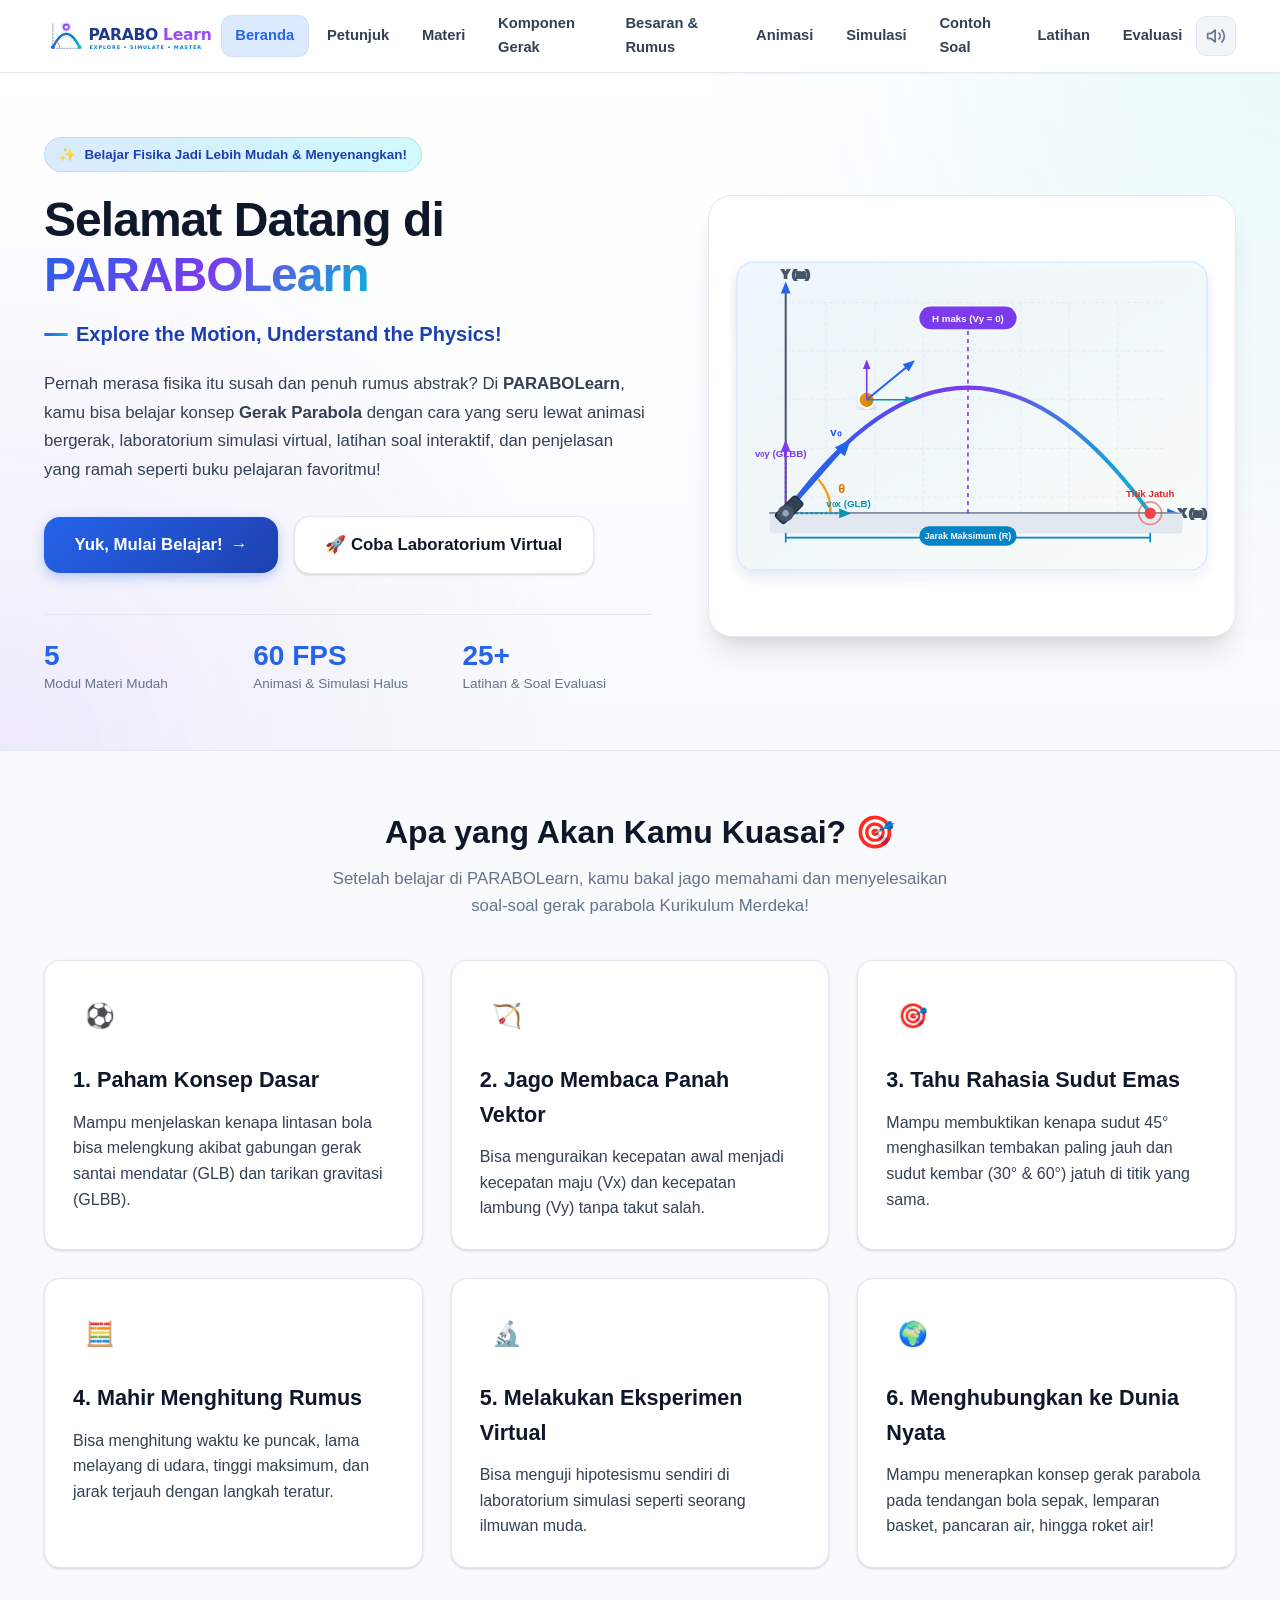
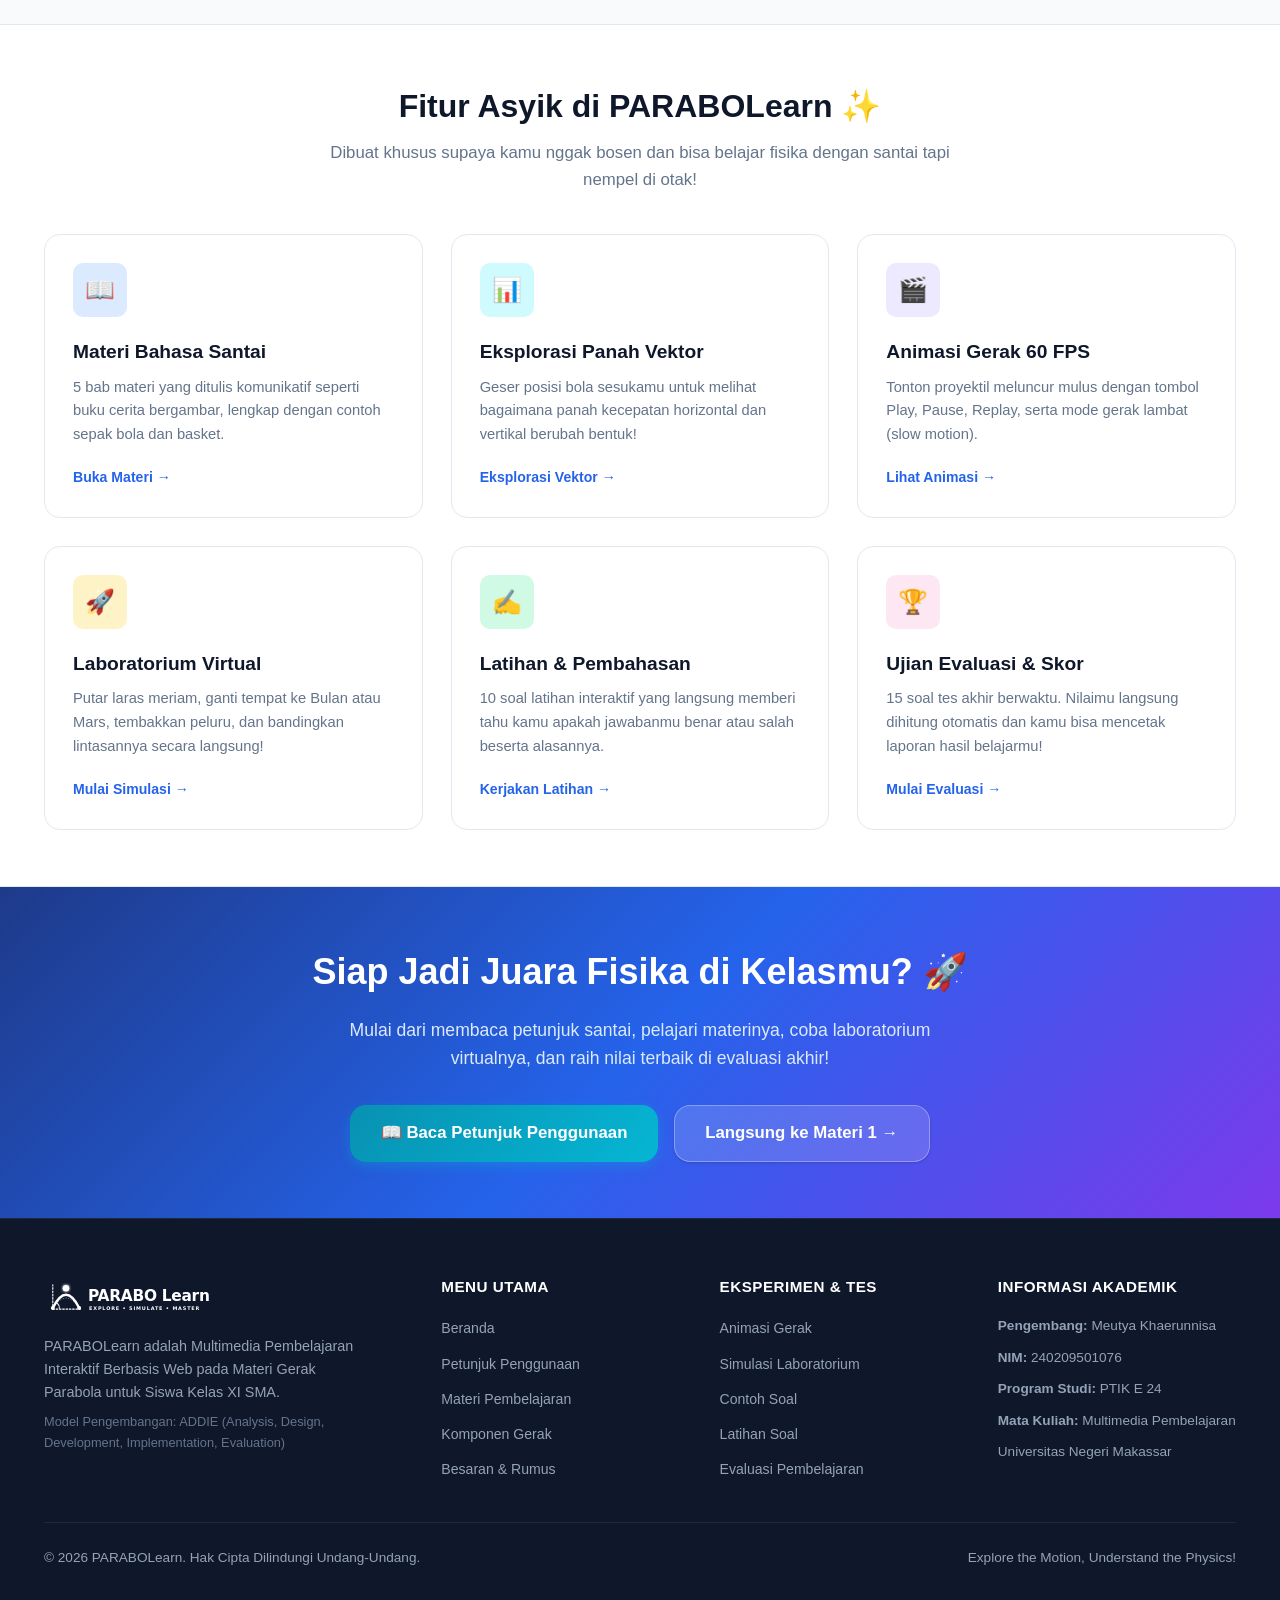
==== index.html @ ec6b8114 "Upload PARABOLearn website" ====
<!DOCTYPE html>
<html lang="id">

<head>
  <meta charset="UTF-8">
  <meta name="viewport" content="width=device-width, initial-scale=1.0">
  <title>PARABOLearn - Belajar Gerak Parabola Fisika Kelas XI SMA Jadi Mudah & Seru!</title>
  <meta name="description"
    content="Multimedia Pembelajaran Interaktif Fisika Berbasis Web pada Materi Gerak Parabola untuk Siswa Kelas XI SMA. Dikembangkan dengan model ADDIE.">
  <link rel="stylesheet" href="css/style.css">
  <link rel="stylesheet" href="css/responsive.css">
  <link rel="icon" type="image/svg+xml" href="assets/logo/logo.svg">
</head>

<body>

  <!-- Top Navigation Bar -->
  <header class="site-header">
    <div class="container nav-wrapper">
      <a href="index.html" class="brand-logo" aria-label="PARABOLearn Beranda">
        <img src="assets/logo/logo.svg" alt="Logo PARABOLearn">
      </a>

      <nav>
        <ul class="nav-menu">
          <li><a href="index.html" class="nav-link active">Beranda</a></li>
          <li><a href="pages/petunjuk.html" class="nav-link">Petunjuk</a></li>
          <li><a href="pages/materi.html" class="nav-link">Materi</a></li>
          <li><a href="pages/komponen.html" class="nav-link">Komponen Gerak</a></li>
          <li><a href="pages/besaran.html" class="nav-link">Besaran & Rumus</a></li>
          <li><a href="pages/animasi.html" class="nav-link">Animasi</a></li>
          <li><a href="pages/simulasi.html" class="nav-link">Simulasi</a></li>
          <li><a href="pages/contoh-soal.html" class="nav-link">Contoh Soal</a></li>
          <li><a href="pages/latihan.html" class="nav-link">Latihan</a></li>
          <li><a href="pages/evaluasi.html" class="nav-link">Evaluasi</a></li>
        </ul>
      </nav>

      <div class="nav-actions">
        <button class="sound-toggle-btn" aria-label="Toggle Suara" title="Aktif/Nonaktifkan Suara"></button>
        <button class="mobile-toggle" aria-label="Menu Navigasi Mobile">
          <span></span>
          <span></span>
          <span></span>
        </button>
      </div>
    </div>
  </header>


  <main>
    <!-- HERO SECTION -->
    <section class="hero-section">
      <div class="container hero-grid">
        <div class="hero-content">
          <div class="hero-badge">
            <span>✨</span> Belajar Fisika Jadi Lebih Mudah & Menyenangkan!
          </div>
          <h1 class="hero-title">
            Selamat Datang di <span class="text-gradient">PARABOLearn</span>
          </h1>
          <p class="hero-tagline">
            Explore the Motion, Understand the Physics!
          </p>
          <p class="hero-description">
            Pernah merasa fisika itu susah dan penuh rumus abstrak? Di <strong>PARABOLearn</strong>, kamu bisa belajar
            konsep <strong>Gerak Parabola</strong> dengan cara yang seru lewat animasi bergerak, laboratorium simulasi
            virtual, latihan soal interaktif, dan penjelasan yang ramah seperti buku pelajaran favoritmu!
          </p>
          <div class="hero-actions">
            <a href="pages/petunjuk.html" class="btn btn-primary btn-lg">
              <span>Yuk, Mulai Belajar!</span>
              <span>→</span>
            </a>
            <a href="pages/simulasi.html" class="btn btn-secondary btn-lg">
              <span>🚀 Coba Laboratorium Virtual</span>
            </a>
          </div>

          <div class="hero-stats">
            <div class="hero-stat-card">
              <span class="stat-value">5</span>
              <span class="stat-label">Modul Materi Mudah</span>
            </div>
            <div class="hero-stat-card">
              <span class="stat-value">60 FPS</span>
              <span class="stat-label">Animasi & Simulasi Halus</span>
            </div>
            <div class="hero-stat-card">
              <span class="stat-value">25+</span>
              <span class="stat-label">Latihan & Soal Evaluasi</span>
            </div>
          </div>
        </div>

        <div class="hero-visual-card">
          <img src="assets/images/hero-parabola.svg" alt="Diagram Visual Gerak Parabola PARABOLearn" width="600"
            height="400">
        </div>
      </div>
    </section>

    <!-- TUJUAN PEMBELAJARAN (TP) SECTION -->
    <section class="section">
      <div class="container">
        <div class="section-title">
          <h2>Apa yang Akan Kamu Kuasai? 🎯</h2>
          <p>Setelah belajar di PARABOLearn, kamu bakal jago memahami dan menyelesaikan soal-soal gerak parabola
            Kurikulum Merdeka!</p>
        </div>

        <div class="grid-3">
          <div class="card">
            <div class="feature-icon-wrapper">⚽</div>
            <h3 class="card-title">1. Paham Konsep Dasar</h3>
            <p>Mampu menjelaskan kenapa lintasan bola bisa melengkung akibat gabungan gerak santai mendatar (GLB) dan
              tarikan gravitasi (GLBB).</p>
          </div>

          <div class="card">
            <div class="feature-icon-wrapper">🏹</div>
            <h3 class="card-title">2. Jago Membaca Panah Vektor</h3>
            <p>Bisa menguraikan kecepatan awal menjadi kecepatan maju (Vx) dan kecepatan lambung (Vy) tanpa takut salah.
            </p>
          </div>

          <div class="card">
            <div class="feature-icon-wrapper">🎯</div>
            <h3 class="card-title">3. Tahu Rahasia Sudut Emas</h3>
            <p>Mampu membuktikan kenapa sudut 45° menghasilkan tembakan paling jauh dan sudut kembar (30° & 60°) jatuh
              di titik yang sama.</p>
          </div>

          <div class="card">
            <div class="feature-icon-wrapper">🧮</div>
            <h3 class="card-title">4. Mahir Menghitung Rumus</h3>
            <p>Bisa menghitung waktu ke puncak, lama melayang di udara, tinggi maksimum, dan jarak terjauh dengan
              langkah teratur.</p>
          </div>

          <div class="card">
            <div class="feature-icon-wrapper">🔬</div>
            <h3 class="card-title">5. Melakukan Eksperimen Virtual</h3>
            <p>Bisa menguji hipotesismu sendiri di laboratorium simulasi seperti seorang ilmuwan muda.</p>
          </div>

          <div class="card">
            <div class="feature-icon-wrapper">🌍</div>
            <h3 class="card-title">6. Menghubungkan ke Dunia Nyata</h3>
            <p>Mampu menerapkan konsep gerak parabola pada tendangan bola sepak, lemparan basket, pancaran air, hingga
              roket air!</p>
          </div>
        </div>
      </div>
    </section>

    <!-- RINGKASAN FITUR UNGGULAN WEBSITE -->
    <section class="section"
      style="background-color: #FFFFFF; border-top: 1px solid var(--border-color); border-bottom: 1px solid var(--border-color);">
      <div class="container">
        <div class="section-title">
          <h2>Fitur Asyik di PARABOLearn ✨</h2>
          <p>Dibuat khusus supaya kamu nggak bosen dan bisa belajar fisika dengan santai tapi nempel di otak!</p>
        </div>

        <div class="grid-3">
          <div class="feature-card">
            <div class="feature-icon-wrapper">📖</div>
            <h3>Materi Bahasa Santai</h3>
            <p>5 bab materi yang ditulis komunikatif seperti buku cerita bergambar, lengkap dengan contoh sepak bola dan
              basket.</p>
            <a href="pages/materi.html" class="feature-link">Buka Materi →</a>
          </div>

          <div class="feature-card">
            <div class="feature-icon-wrapper">📊</div>
            <h3>Eksplorasi Panah Vektor</h3>
            <p>Geser posisi bola sesukamu untuk melihat bagaimana panah kecepatan horizontal dan vertikal berubah
              bentuk!</p>
            <a href="pages/komponen.html" class="feature-link">Eksplorasi Vektor →</a>
          </div>

          <div class="feature-card">
            <div class="feature-icon-wrapper">🎬</div>
            <h3>Animasi Gerak 60 FPS</h3>
            <p>Tonton proyektil meluncur mulus dengan tombol Play, Pause, Replay, serta mode gerak lambat (slow motion).
            </p>
            <a href="pages/animasi.html" class="feature-link">Lihat Animasi →</a>
          </div>

          <div class="feature-card">
            <div class="feature-icon-wrapper">🚀</div>
            <h3>Laboratorium Virtual</h3>
            <p>Putar laras meriam, ganti tempat ke Bulan atau Mars, tembakkan peluru, dan bandingkan lintasannya secara
              langsung!</p>
            <a href="pages/simulasi.html" class="feature-link">Mulai Simulasi →</a>
          </div>

          <div class="feature-card">
            <div class="feature-icon-wrapper">✍️</div>
            <h3>Latihan & Pembahasan</h3>
            <p>10 soal latihan interaktif yang langsung memberi tahu kamu apakah jawabanmu benar atau salah beserta
              alasannya.</p>
            <a href="pages/latihan.html" class="feature-link">Kerjakan Latihan →</a>
          </div>

          <div class="feature-card">
            <div class="feature-icon-wrapper">🏆</div>
            <h3>Ujian Evaluasi & Skor</h3>
            <p>15 soal tes akhir berwaktu. Nilaimu langsung dihitung otomatis dan kamu bisa mencetak laporan hasil
              belajarmu!</p>
            <a href="pages/evaluasi.html" class="feature-link">Mulai Evaluasi →</a>
          </div>
        </div>
      </div>
    </section>

    <!-- CALL TO ACTION SECTION -->
    <section class="section"
      style="background: linear-gradient(135deg, #1E3A8A 0%, #2563EB 50%, #7C3AED 100%); color: #FFFFFF; text-align: center;">
      <div class="container">
        <h2 style="font-size: 2.25rem; font-weight: 800; margin-bottom: 1rem; color: #FFFFFF;">Siap Jadi Juara Fisika di
          Kelasmu? 🚀</h2>
        <p style="font-size: 1.1rem; max-width: 650px; margin: 0 auto 2rem; color: #DBEAFE;">Mulai dari membaca petunjuk
          santai, pelajari materinya, coba laboratorium virtualnya, dan raih nilai terbaik di evaluasi akhir!</p>
        <div style="display: flex; gap: 1rem; justify-content: center; flex-wrap: wrap;">
          <a href="pages/petunjuk.html" class="btn btn-accent btn-lg" style="color: #FFFFFF; font-weight: 700;">
            <span>📖 Baca Petunjuk Penggunaan</span>
          </a>
          <a href="pages/materi.html" class="btn btn-secondary btn-lg"
            style="background: rgba(255,255,255,0.15); color: #FFFFFF; border-color: rgba(255,255,255,0.3);">
            <span>Langsung ke Materi 1 →</span>
          </a>
        </div>
      </div>
    </section>
  </main>

  <!-- Site Footer -->
  <footer class="site-footer">
    <div class="container">
      <div class="footer-grid">
        <div class="footer-brand">
          <img src="assets/logo/logo.svg" alt="Logo PARABOLearn"
            style="height: 44px; filter: brightness(0) invert(1); margin-bottom: 1rem;">
          <p>PARABOLearn adalah Multimedia Pembelajaran Interaktif Berbasis Web pada Materi Gerak Parabola untuk Siswa
            Kelas XI SMA.</p>
          <p style="margin-top: 0.5rem; font-size: 0.8rem; color: #64748B;">Model Pengembangan: ADDIE (Analysis, Design,
            Development, Implementation, Evaluation)</p>
        </div>

        <div class="footer-col">
          <h5>Menu Utama</h5>
          <ul class="footer-links">
            <li><a href="index.html">Beranda</a></li>
            <li><a href="pages/petunjuk.html">Petunjuk Penggunaan</a></li>
            <li><a href="pages/materi.html">Materi Pembelajaran</a></li>
            <li><a href="pages/komponen.html">Komponen Gerak</a></li>
            <li><a href="pages/besaran.html">Besaran & Rumus</a></li>
          </ul>
        </div>

        <div class="footer-col">
          <h5>Eksperimen & Tes</h5>
          <ul class="footer-links">
            <li><a href="pages/animasi.html">Animasi Gerak</a></li>
            <li><a href="pages/simulasi.html">Simulasi Laboratorium</a></li>
            <li><a href="pages/contoh-soal.html">Contoh Soal</a></li>
            <li><a href="pages/latihan.html">Latihan Soal</a></li>
            <li><a href="pages/evaluasi.html">Evaluasi Pembelajaran</a></li>
          </ul>
        </div>

        <div class="footer-col">
          <h5>Informasi Akademik</h5>
          <ul class="footer-links" style="font-size: 0.85rem; color: #94A3B8;">
            <li><strong>Pengembang:</strong> Meutya Khaerunnisa</li>
            <li><strong>NIM:</strong> 240209501076</li>
            <li><strong>Program Studi:</strong> PTIK E 24</li>
            <li><strong>Mata Kuliah:</strong> Multimedia Pembelajaran</li>
            <li>Universitas Negeri Makassar</li>
          </ul>
        </div>
      </div>

      <div class="footer-bottom">
        <div>&copy; 2026 PARABOLearn. Hak Cipta Dilindungi Undang-Undang.</div>
        <div>Explore the Motion, Understand the Physics!</div>
      </div>
    </div>
  </footer>

  <script src="js/storage.js"></script>
  <script src="js/main.js"></script>
</body>

</html>
---- css/style.css ----
/* ===================================================================
   PARABOLearn - Stylesheet Design System
   Materi: Gerak Parabola Kelas XI SMA
   Identitas Visual: Biru (Utama), Putih (Dasar), Cyan (Aksen), Ungu (Pendukung)
   =================================================================== */

:root {
  /* Color Palette */
  --primary: #2563EB;
  --primary-dark: #1E40AF;
  --primary-deep: #1E3A8A;
  --primary-light: #EFF6FF;
  --primary-soft: #DBEAFE;
  
  --cyan: #06B6D4;
  --cyan-dark: #0891B2;
  --cyan-light: #ECFEFF;
  --cyan-soft: #CFFAFE;
  
  --purple: #7C3AED;
  --purple-dark: #6D28D9;
  --purple-light: #FAF5FF;
  --purple-soft: #EDE9FE;

  --success: #10B981;
  --success-dark: #059669;
  --success-soft: #D1FAE5;
  
  --danger: #EF4444;
  --danger-dark: #DC2626;
  --danger-soft: #FEE2E2;
  
  --warning: #F59E0B;
  --warning-dark: #D97706;
  --warning-soft: #FEF3C7;

  --bg-body: #F8FAFC;
  --bg-card: #FFFFFF;
  --bg-alt: #F1F5F9;

  --text-main: #0F172A;
  --text-body: #334155;
  --text-muted: #64748B;
  --text-light: #94A3B8;

  --border-color: #E2E8F0;
  --border-focus: #3B82F6;

  /* Elevation Shadows */
  --shadow-xs: 0 1px 2px 0 rgba(0, 0, 0, 0.05);
  --shadow-sm: 0 1px 3px 0 rgba(0, 0, 0, 0.1), 0 1px 2px 0 rgba(0, 0, 0, 0.06);
  --shadow-md: 0 4px 6px -1px rgba(0, 0, 0, 0.1), 0 2px 4px -1px rgba(0, 0, 0, 0.06);
  --shadow-lg: 0 10px 15px -3px rgba(0, 0, 0, 0.1), 0 4px 6px -2px rgba(0, 0, 0, 0.05);
  --shadow-xl: 0 20px 25px -5px rgba(0, 0, 0, 0.1), 0 10px 10px -5px rgba(0, 0, 0, 0.04);
  --shadow-glow: 0 0 15px rgba(37, 99, 235, 0.25);

  /* Border Radii */
  --radius-sm: 6px;
  --radius-md: 10px;
  --radius-lg: 16px;
  --radius-xl: 24px;
  --radius-full: 9999px;

  /* Transitions */
  --transition-fast: 0.15s ease;
  --transition-normal: 0.25s ease;
  --transition-slow: 0.4s cubic-bezier(0.16, 1, 0.3, 1);
}

/* Base Reset */
*, *::before, *::after {
  box-sizing: border-box;
  margin: 0;
  padding: 0;
}

html {
  font-size: 16px;
  scroll-behavior: smooth;
  -webkit-font-smoothing: antialiased;
}

body {
  font-family: 'Segoe UI', -apple-system, BlinkMacSystemFont, 'Roboto', 'Oxygen', 'Ubuntu', Cantarell, sans-serif;
  background-color: var(--bg-body);
  color: var(--text-body);
  line-height: 1.6;
  min-height: 100vh;
  display: flex;
  flex-direction: column;
}

img, svg {
  max-width: 100%;
  display: block;
}

a {
  color: var(--primary);
  text-decoration: none;
  transition: color var(--transition-fast);
}

a:hover {
  color: var(--primary-dark);
}

button {
  font-family: inherit;
  cursor: pointer;
  border: none;
  background: none;
}

/* Container */
.container {
  width: 100%;
  max-width: 1240px;
  margin-left: auto;
  margin-right: auto;
  padding-left: 1.5rem;
  padding-right: 1.5rem;
}

/* ===================================================================
   NAVIGATION & HEADER
   =================================================================== */
.site-header {
  position: sticky;
  top: 0;
  z-index: 1000;
  background-color: rgba(255, 255, 255, 0.94);
  backdrop-filter: blur(12px);
  -webkit-backdrop-filter: blur(12px);
  border-bottom: 1px solid var(--border-color);
  box-shadow: var(--shadow-xs);
  transition: box-shadow var(--transition-normal);
}

.site-header.scrolled {
  box-shadow: var(--shadow-md);
}

.nav-wrapper {
  display: flex;
  align-items: center;
  justify-content: space-between;
  height: 72px;
}

.brand-logo {
  display: flex;
  align-items: center;
  gap: 0.5rem;
  height: 52px;
}

.brand-logo img,
.brand-logo svg {
  height: 48px;
  width: auto;
}

.nav-menu {
  display: flex;
  align-items: center;
  gap: 0.35rem;
  list-style: none;
}

.nav-link {
  display: inline-flex;
  align-items: center;
  gap: 0.35rem;
  padding: 0.5rem 0.85rem;
  font-size: 0.92rem;
  font-weight: 600;
  color: var(--text-body);
  border-radius: var(--radius-md);
  transition: all var(--transition-fast);
}

.nav-link:hover {
  color: var(--primary);
  background-color: var(--primary-light);
}

.nav-link.active {
  color: var(--primary);
  background-color: var(--primary-soft);
  box-shadow: 0 0 0 1px rgba(37, 99, 235, 0.2);
}

.nav-actions {
  display: flex;
  align-items: center;
  gap: 0.75rem;
}

.sound-toggle-btn {
  display: inline-flex;
  align-items: center;
  justify-content: center;
  width: 40px;
  height: 40px;
  border-radius: var(--radius-md);
  color: var(--text-muted);
  background-color: var(--bg-alt);
  border: 1px solid var(--border-color);
  transition: all var(--transition-fast);
}

.sound-toggle-btn:hover {
  color: var(--primary);
  background-color: var(--primary-light);
  border-color: var(--primary-soft);
}

.mobile-toggle {
  display: none;
  flex-direction: column;
  justify-content: center;
  gap: 5px;
  width: 42px;
  height: 42px;
  padding: 8px;
  border-radius: var(--radius-md);
  background-color: var(--bg-alt);
  border: 1px solid var(--border-color);
}

.mobile-toggle span {
  display: block;
  height: 2.5px;
  width: 100%;
  background-color: var(--text-main);
  border-radius: 2px;
  transition: transform var(--transition-normal), opacity var(--transition-normal);
}

.mobile-toggle.open span:nth-child(1) {
  transform: translateY(7.5px) rotate(45deg);
}

.mobile-toggle.open span:nth-child(2) {
  opacity: 0;
}

.mobile-toggle.open span:nth-child(3) {
  transform: translateY(-7.5px) rotate(-45deg);
}

/* ===================================================================
   LEARNING PROGRESS FLOW BAR
   =================================================================== */
.learning-flow-banner {
  background: linear-gradient(90deg, #1E3A8A 0%, #2563EB 50%, #7C3AED 100%);
  color: #FFFFFF;
  padding: 0.6rem 0;
  font-size: 0.85rem;
}

.learning-flow-wrapper {
  display: flex;
  align-items: center;
  justify-content: space-between;
  overflow-x: auto;
  scrollbar-width: none;
  gap: 0.5rem;
  padding: 0.2rem 0;
}

.learning-flow-wrapper::-webkit-scrollbar {
  display: none;
}

.flow-step-item {
  display: flex;
  align-items: center;
  gap: 0.35rem;
  white-space: nowrap;
  opacity: 0.75;
  transition: opacity var(--transition-fast);
  color: #FFFFFF;
  text-decoration: none;
  font-weight: 500;
  font-size: 0.82rem;
  padding: 0.2rem 0.5rem;
  border-radius: var(--radius-sm);
}

.flow-step-item:hover {
  opacity: 1;
  background-color: rgba(255, 255, 255, 0.15);
  color: #FFFFFF;
}

.flow-step-item.current {
  opacity: 1;
  font-weight: 700;
  background-color: rgba(255, 255, 255, 0.25);
  box-shadow: 0 0 0 1px rgba(255, 255, 255, 0.4);
}

.flow-step-item.completed {
  opacity: 0.95;
  color: #A7F3D0;
}

.flow-step-num {
  display: inline-flex;
  align-items: center;
  justify-content: center;
  width: 18px;
  height: 18px;
  border-radius: 50%;
  background-color: rgba(255, 255, 255, 0.2);
  font-size: 0.72rem;
  font-weight: 700;
}

.flow-step-item.current .flow-step-num {
  background-color: #FFFFFF;
  color: var(--primary-dark);
}

.flow-step-arrow {
  opacity: 0.4;
  font-size: 0.75rem;
}

/* ===================================================================
   HERO SECTION (HOME)
   =================================================================== */
.hero-section {
  position: relative;
  overflow: hidden;
  padding: 4rem 0 3.5rem;
  background: radial-gradient(circle at top right, rgba(6, 182, 212, 0.08), transparent 40%),
              radial-gradient(circle at bottom left, rgba(124, 58, 237, 0.08), transparent 40%),
              linear-gradient(180deg, #FFFFFF 0%, #F8FAFC 100%);
  border-bottom: 1px solid var(--border-color);
}

.hero-grid {
  display: grid;
  grid-template-columns: 1.15fr 1fr;
  align-items: center;
  gap: 3.5rem;
}

.hero-badge {
  display: inline-flex;
  align-items: center;
  gap: 0.5rem;
  padding: 0.35rem 0.9rem;
  background: linear-gradient(90deg, var(--primary-soft), var(--cyan-soft));
  color: var(--primary-dark);
  font-weight: 700;
  font-size: 0.84rem;
  border-radius: var(--radius-full);
  margin-bottom: 1.25rem;
  border: 1px solid rgba(37, 99, 235, 0.15);
}

.hero-title {
  font-size: 3rem;
  font-weight: 900;
  line-height: 1.15;
  color: var(--text-main);
  margin-bottom: 1rem;
  letter-spacing: -0.02em;
}

.hero-title .text-gradient {
  background: linear-gradient(135deg, var(--primary) 0%, var(--purple) 50%, var(--cyan) 100%);
  -webkit-background-clip: text;
  background-clip: text;
  -webkit-text-fill-color: transparent;
}

.hero-tagline {
  font-size: 1.25rem;
  font-weight: 600;
  color: var(--primary-dark);
  margin-bottom: 1.25rem;
  display: flex;
  align-items: center;
  gap: 0.5rem;
}

.hero-tagline::before {
  content: "";
  display: inline-block;
  width: 24px;
  height: 3px;
  background: linear-gradient(90deg, var(--primary), var(--cyan));
  border-radius: 2px;
}

.hero-description {
  font-size: 1.05rem;
  color: var(--text-body);
  line-height: 1.7;
  margin-bottom: 2rem;
}

.hero-actions {
  display: flex;
  flex-wrap: wrap;
  align-items: center;
  gap: 1rem;
  margin-bottom: 2.5rem;
}

.hero-stats {
  display: grid;
  grid-template-columns: repeat(3, 1fr);
  gap: 1.25rem;
  padding-top: 1.5rem;
  border-top: 1px solid var(--border-color);
}

.hero-stat-card {
  display: flex;
  flex-direction: column;
}

.stat-value {
  font-size: 1.75rem;
  font-weight: 800;
  color: var(--primary);
  line-height: 1.2;
}

.stat-label {
  font-size: 0.85rem;
  color: var(--text-muted);
}

.hero-visual-card {
  position: relative;
  background-color: var(--bg-card);
  border-radius: var(--radius-xl);
  padding: 1.25rem;
  box-shadow: var(--shadow-xl);
  border: 1px solid var(--border-color);
  transition: transform var(--transition-slow), box-shadow var(--transition-slow);
}

.hero-visual-card:hover {
  transform: translateY(-4px);
  box-shadow: 0 25px 35px -5px rgba(37, 99, 235, 0.15);
}

/* ===================================================================
   BUTTONS & BADGES
   =================================================================== */
.btn {
  display: inline-flex;
  align-items: center;
  justify-content: center;
  gap: 0.5rem;
  padding: 0.75rem 1.5rem;
  font-size: 0.95rem;
  font-weight: 600;
  border-radius: var(--radius-md);
  transition: all var(--transition-fast);
  cursor: pointer;
  text-decoration: none;
  white-space: nowrap;
}

.btn-lg {
  padding: 0.9rem 1.9rem;
  font-size: 1.05rem;
  border-radius: var(--radius-lg);
}

.btn-sm {
  padding: 0.45rem 0.9rem;
  font-size: 0.85rem;
  border-radius: var(--radius-sm);
}

.btn-primary {
  background: linear-gradient(135deg, var(--primary) 0%, var(--primary-dark) 100%);
  color: #FFFFFF;
  box-shadow: 0 4px 12px rgba(37, 99, 235, 0.3);
}

.btn-primary:hover {
  background: linear-gradient(135deg, var(--primary-dark) 0%, #172554 100%);
  color: #FFFFFF;
  transform: translateY(-2px);
  box-shadow: 0 6px 16px rgba(37, 99, 235, 0.4);
}

.btn-secondary {
  background-color: var(--bg-card);
  color: var(--text-main);
  border: 1px solid var(--border-color);
  box-shadow: var(--shadow-sm);
}

.btn-secondary:hover {
  background-color: var(--bg-alt);
  color: var(--primary);
  border-color: var(--primary-soft);
  transform: translateY(-2px);
}

.btn-accent {
  background: linear-gradient(135deg, var(--cyan-dark) 0%, var(--cyan) 100%);
  color: #FFFFFF;
  box-shadow: 0 4px 12px rgba(6, 182, 212, 0.3);
}

.btn-accent:hover {
  background: linear-gradient(135deg, #0e7490 0%, var(--cyan-dark) 100%);
  color: #FFFFFF;
  transform: translateY(-2px);
}

.btn-purple {
  background: linear-gradient(135deg, var(--purple) 0%, var(--purple-dark) 100%);
  color: #FFFFFF;
  box-shadow: 0 4px 12px rgba(124, 58, 237, 0.3);
}

.btn-purple:hover {
  background: linear-gradient(135deg, var(--purple-dark) 0%, #4c1d95 100%);
  color: #FFFFFF;
  transform: translateY(-2px);
}

.btn-success {
  background-color: var(--success);
  color: #FFFFFF;
}

.btn-success:hover {
  background-color: var(--success-dark);
}

.btn-danger {
  background-color: var(--danger);
  color: #FFFFFF;
}

.btn-danger:hover {
  background-color: var(--danger-dark);
}

.badge {
  display: inline-flex;
  align-items: center;
  gap: 0.35rem;
  padding: 0.25rem 0.65rem;
  font-size: 0.78rem;
  font-weight: 700;
  border-radius: var(--radius-full);
  text-transform: uppercase;
  letter-spacing: 0.5px;
}

.badge-primary {
  background-color: var(--primary-soft);
  color: var(--primary-dark);
}

.badge-cyan {
  background-color: var(--cyan-soft);
  color: var(--cyan-dark);
}

.badge-purple {
  background-color: var(--purple-soft);
  color: var(--purple-dark);
}

.badge-success {
  background-color: var(--success-soft);
  color: var(--success-dark);
}

/* ===================================================================
   PAGE HEADER / BREADCRUMBS
   =================================================================== */
.page-hero {
  background: linear-gradient(180deg, #FFFFFF 0%, #F1F5F9 100%);
  padding: 2.5rem 0 2rem;
  border-bottom: 1px solid var(--border-color);
  margin-bottom: 2.5rem;
}

.breadcrumb {
  display: flex;
  align-items: center;
  gap: 0.5rem;
  font-size: 0.85rem;
  color: var(--text-muted);
  margin-bottom: 0.75rem;
}

.breadcrumb a {
  color: var(--text-muted);
}

.breadcrumb a:hover {
  color: var(--primary);
}

.page-title {
  font-size: 2.25rem;
  font-weight: 800;
  color: var(--text-main);
  line-height: 1.2;
  margin-bottom: 0.5rem;
}

.page-subtitle {
  font-size: 1.05rem;
  color: var(--text-muted);
  max-width: 800px;
}

/* ===================================================================
   CARDS & GRID SYSTEMS
   =================================================================== */
.card {
  background-color: var(--bg-card);
  border-radius: var(--radius-lg);
  border: 1px solid var(--border-color);
  box-shadow: var(--shadow-sm);
  padding: 1.75rem;
  transition: transform var(--transition-fast), box-shadow var(--transition-fast);
}

.card:hover {
  box-shadow: var(--shadow-md);
}

.card-title {
  font-size: 1.35rem;
  font-weight: 700;
  color: var(--text-main);
  margin-bottom: 0.75rem;
  display: flex;
  align-items: center;
  gap: 0.5rem;
}

.grid-2 {
  display: grid;
  grid-template-columns: repeat(2, 1fr);
  gap: 1.75rem;
}

.grid-3 {
  display: grid;
  grid-template-columns: repeat(3, 1fr);
  gap: 1.75rem;
}

.grid-4 {
  display: grid;
  grid-template-columns: repeat(4, 1fr);
  gap: 1.5rem;
}

/* Section Common */
.section {
  padding: 3.5rem 0;
}

.section-title {
  text-align: center;
  margin-bottom: 2.5rem;
}

.section-title h2 {
  font-size: 2rem;
  font-weight: 800;
  color: var(--text-main);
  margin-bottom: 0.5rem;
}

.section-title p {
  color: var(--text-muted);
  font-size: 1.05rem;
  max-width: 650px;
  margin-left: auto;
  margin-right: auto;
}

/* Feature Cards on Home */
.feature-card {
  display: flex;
  flex-direction: column;
  padding: 1.75rem;
  border-radius: var(--radius-lg);
  background-color: var(--bg-card);
  border: 1px solid var(--border-color);
  transition: all var(--transition-normal);
  position: relative;
  overflow: hidden;
}

.feature-card:hover {
  transform: translateY(-6px);
  box-shadow: var(--shadow-lg);
  border-color: var(--primary-soft);
}

.feature-icon-wrapper {
  width: 54px;
  height: 54px;
  border-radius: var(--radius-md);
  display: flex;
  align-items: center;
  justify-content: center;
  font-size: 1.5rem;
  margin-bottom: 1.25rem;
}

.feature-card:nth-child(1) .feature-icon-wrapper {
  background-color: var(--primary-soft);
  color: var(--primary);
}

.feature-card:nth-child(2) .feature-icon-wrapper {
  background-color: var(--cyan-soft);
  color: var(--cyan-dark);
}

.feature-card:nth-child(3) .feature-icon-wrapper {
  background-color: var(--purple-soft);
  color: var(--purple);
}

.feature-card:nth-child(4) .feature-icon-wrapper {
  background-color: var(--warning-soft);
  color: var(--warning-dark);
}

.feature-card:nth-child(5) .feature-icon-wrapper {
  background-color: var(--success-soft);
  color: var(--success-dark);
}

.feature-card:nth-child(6) .feature-icon-wrapper {
  background-color: #FCE7F3;
  color: #DB2777;
}

.feature-card h3 {
  font-size: 1.2rem;
  font-weight: 700;
  color: var(--text-main);
  margin-bottom: 0.5rem;
}

.feature-card p {
  font-size: 0.92rem;
  color: var(--text-muted);
  line-height: 1.6;
  margin-bottom: 1.25rem;
  flex-grow: 1;
}

.feature-link {
  font-weight: 700;
  font-size: 0.88rem;
  display: inline-flex;
  align-items: center;
  gap: 0.35rem;
}

/* ===================================================================
   ALERTS / CALLOUT BOXES
   =================================================================== */
.callout {
  padding: 1.25rem;
  border-radius: var(--radius-md);
  margin: 1.5rem 0;
  border-left: 4px solid;
  display: flex;
  gap: 1rem;
  align-items: flex-start;
}

.callout-info {
  background-color: var(--primary-light);
  border-color: var(--primary);
  color: #1E3A8A;
}

.callout-success {
  background-color: var(--success-soft);
  border-color: var(--success);
  color: #065F46;
}

.callout-warning {
  background-color: var(--warning-soft);
  border-color: var(--warning);
  color: #92400E;
}

.callout-purple {
  background-color: var(--purple-light);
  border-color: var(--purple);
  color: #5B21B6;
}

.callout-icon {
  font-size: 1.35rem;
  flex-shrink: 0;
}

.callout-content h4 {
  font-size: 1rem;
  font-weight: 700;
  margin-bottom: 0.25rem;
}

.callout-content p {
  font-size: 0.92rem;
  line-height: 1.5;
}

/* ===================================================================
   FORMULA STYLING (MATH DISPLAY)
   =================================================================== */
.formula-card {
  background: linear-gradient(135deg, #FFFFFF 0%, #F8FAFC 100%);
  border: 1px solid var(--border-color);
  border-radius: var(--radius-lg);
  padding: 1.5rem;
  text-align: center;
  box-shadow: var(--shadow-sm);
  position: relative;
  overflow: hidden;
  transition: all var(--transition-fast);
}

.formula-card:hover {
  border-color: var(--primary);
  box-shadow: var(--shadow-md);
}

.formula-card::before {
  content: "";
  position: absolute;
  top: 0;
  left: 0;
  right: 0;
  height: 4px;
  background: linear-gradient(90deg, var(--primary), var(--cyan));
}

.formula-name {
  font-size: 0.95rem;
  font-weight: 700;
  color: var(--text-muted);
  text-transform: uppercase;
  letter-spacing: 0.5px;
  margin-bottom: 0.75rem;
}

.formula-equation {
  font-family: 'Cambria Math', 'KaTeX_Main', 'Times New Roman', serif;
  font-size: 1.7rem;
  font-weight: bold;
  color: var(--primary-deep);
  padding: 0.75rem;
  background-color: var(--primary-light);
  border-radius: var(--radius-md);
  margin-bottom: 1rem;
  display: inline-block;
  min-width: 200px;
}

.formula-desc {
  font-size: 0.88rem;
  color: var(--text-muted);
  line-height: 1.5;
}

/* ===================================================================
   SIMULATION & ANIMATION CANVAS UI (FITUR UTAMA)
   =================================================================== */
.sim-container {
  display: grid;
  grid-template-columns: 340px 1fr;
  gap: 1.5rem;
  align-items: start;
}

.sim-controls-panel {
  background-color: var(--bg-card);
  border-radius: var(--radius-lg);
  border: 1px solid var(--border-color);
  padding: 1.5rem;
  box-shadow: var(--shadow-md);
}

.sim-panel-title {
  font-size: 1.15rem;
  font-weight: 700;
  color: var(--text-main);
  padding-bottom: 0.75rem;
  margin-bottom: 1.25rem;
  border-bottom: 2px solid var(--primary-soft);
  display: flex;
  align-items: center;
  justify-content: space-between;
}

.control-group {
  margin-bottom: 1.25rem;
}

.control-label {
  display: flex;
  justify-content: space-between;
  align-items: center;
  font-size: 0.88rem;
  font-weight: 600;
  color: var(--text-main);
  margin-bottom: 0.4rem;
}

.control-val {
  font-weight: 700;
  color: var(--primary);
  background-color: var(--primary-light);
  padding: 0.15rem 0.55rem;
  border-radius: var(--radius-sm);
  font-size: 0.85rem;
}

.range-slider {
  width: 100%;
  height: 6px;
  background: var(--border-color);
  border-radius: var(--radius-full);
  outline: none;
  -webkit-appearance: none;
  appearance: none;
  cursor: pointer;
}

.range-slider::-webkit-slider-thumb {
  -webkit-appearance: none;
  appearance: none;
  width: 18px;
  height: 18px;
  border-radius: 50%;
  background: var(--primary);
  border: 2px solid #FFFFFF;
  box-shadow: 0 2px 4px rgba(0,0,0,0.2);
  cursor: pointer;
  transition: transform 0.1s;
}

.range-slider::-webkit-slider-thumb:hover {
  transform: scale(1.2);
}

.select-input, .text-input {
  width: 100%;
  padding: 0.6rem 0.85rem;
  font-size: 0.9rem;
  border: 1px solid var(--border-color);
  border-radius: var(--radius-md);
  background-color: var(--bg-card);
  color: var(--text-main);
  outline: none;
  transition: border-color var(--transition-fast);
}

.select-input:focus, .text-input:focus {
  border-color: var(--primary);
  box-shadow: 0 0 0 3px rgba(37, 99, 235, 0.15);
}

.sim-button-group {
  display: grid;
  grid-template-columns: 1fr 1fr;
  gap: 0.6rem;
  margin-top: 1.25rem;
}

.canvas-viewport-card {
  background-color: var(--bg-card);
  border-radius: var(--radius-lg);
  border: 1px solid var(--border-color);
  padding: 1rem;
  box-shadow: var(--shadow-md);
  display: flex;
  flex-direction: column;
  position: relative;
}

.canvas-header-bar {
  display: flex;
  align-items: center;
  justify-content: space-between;
  padding-bottom: 0.75rem;
  margin-bottom: 0.75rem;
  border-bottom: 1px solid var(--border-color);
}

.canvas-title {
  font-size: 1rem;
  font-weight: 700;
  color: var(--text-main);
  display: flex;
  align-items: center;
  gap: 0.5rem;
}

.canvas-view-controls {
  display: flex;
  align-items: center;
  gap: 0.75rem;
  font-size: 0.82rem;
}

.canvas-container {
  position: relative;
  width: 100%;
  height: 480px;
  background-color: #0F172A; /* Dark physics chalkboard / lab feel */
  border-radius: var(--radius-md);
  overflow: hidden;
  box-shadow: inset 0 2px 8px rgba(0,0,0,0.4);
}

.canvas-container canvas {
  width: 100%;
  height: 100%;
  display: block;
}

/* Simulation HUD Telemetry Card */
.sim-telemetry-grid {
  display: grid;
  grid-template-columns: repeat(6, 1fr);
  gap: 0.75rem;
  margin-top: 1rem;
}

.telemetry-item {
  background-color: var(--bg-alt);
  padding: 0.65rem 0.85rem;
  border-radius: var(--radius-md);
  border: 1px solid var(--border-color);
  text-align: center;
}

.telemetry-label {
  font-size: 0.72rem;
  font-weight: 700;
  color: var(--text-muted);
  text-transform: uppercase;
  letter-spacing: 0.5px;
}

.telemetry-value {
  font-size: 1.15rem;
  font-weight: 800;
  color: var(--primary-deep);
  margin-top: 0.15rem;
}

.telemetry-unit {
  font-size: 0.75rem;
  font-weight: 600;
  color: var(--text-muted);
}

/* ===================================================================
   QUIZ & EVALUATION SYSTEM
   =================================================================== */
.quiz-container {
  max-width: 840px;
  margin: 0 auto;
}

.quiz-header-bar {
  display: flex;
  align-items: center;
  justify-content: space-between;
  margin-bottom: 1.5rem;
  padding: 1rem 1.5rem;
  background-color: var(--bg-card);
  border-radius: var(--radius-lg);
  border: 1px solid var(--border-color);
  box-shadow: var(--shadow-sm);
}

.quiz-progress-text {
  font-size: 0.95rem;
  font-weight: 700;
  color: var(--primary);
}

.quiz-timer {
  display: inline-flex;
  align-items: center;
  gap: 0.35rem;
  font-weight: 700;
  font-size: 0.95rem;
  color: var(--danger-dark);
  background-color: var(--danger-soft);
  padding: 0.35rem 0.75rem;
  border-radius: var(--radius-full);
}

.quiz-progress-track {
  width: 100%;
  height: 8px;
  background-color: var(--border-color);
  border-radius: var(--radius-full);
  margin-bottom: 2rem;
  overflow: hidden;
}

.quiz-progress-fill {
  height: 100%;
  background: linear-gradient(90deg, var(--primary), var(--cyan));
  width: 0%;
  transition: width 0.3s ease;
}

.question-card {
  background-color: var(--bg-card);
  border-radius: var(--radius-xl);
  border: 1px solid var(--border-color);
  padding: 2.25rem;
  box-shadow: var(--shadow-md);
  margin-bottom: 2rem;
}

.question-text {
  font-size: 1.25rem;
  font-weight: 700;
  color: var(--text-main);
  line-height: 1.5;
  margin-bottom: 1.5rem;
}

.options-list {
  display: flex;
  flex-direction: column;
  gap: 0.85rem;
  margin-bottom: 1.5rem;
}

.option-item {
  display: flex;
  align-items: center;
  padding: 1rem 1.25rem;
  border-radius: var(--radius-md);
  border: 2px solid var(--border-color);
  background-color: var(--bg-card);
  cursor: pointer;
  transition: all var(--transition-fast);
  user-select: none;
}

.option-item:hover {
  border-color: var(--primary-soft);
  background-color: var(--primary-light);
}

.option-item.selected {
  border-color: var(--primary);
  background-color: var(--primary-light);
}

.option-item.correct {
  border-color: var(--success);
  background-color: var(--success-soft);
  color: #065F46;
}

.option-item.incorrect {
  border-color: var(--danger);
  background-color: var(--danger-soft);
  color: #991B1B;
}

.option-letter {
  display: inline-flex;
  align-items: center;
  justify-content: center;
  width: 32px;
  height: 32px;
  border-radius: 50%;
  background-color: var(--bg-alt);
  color: var(--text-main);
  font-weight: 700;
  font-size: 0.9rem;
  margin-right: 1rem;
  flex-shrink: 0;
  transition: all var(--transition-fast);
}

.option-item.selected .option-letter {
  background-color: var(--primary);
  color: #FFFFFF;
}

.option-item.correct .option-letter {
  background-color: var(--success);
  color: #FFFFFF;
}

.option-item.incorrect .option-letter {
  background-color: var(--danger);
  color: #FFFFFF;
}

.option-text {
  font-size: 1rem;
  font-weight: 500;
  flex-grow: 1;
}

.quiz-feedback {
  display: none;
  padding: 1.25rem;
  border-radius: var(--radius-md);
  margin-top: 1.25rem;
  animation: fadeIn 0.3s ease;
}

.quiz-feedback.show {
  display: block;
}

.feedback-title {
  font-size: 1.05rem;
  font-weight: 700;
  margin-bottom: 0.35rem;
  display: flex;
  align-items: center;
  gap: 0.5rem;
}

.quiz-nav-actions {
  display: flex;
  justify-content: space-between;
  align-items: center;
}

/* Question Palette Grid (Jump directly to question) */
.question-palette {
  display: grid;
  grid-template-columns: repeat(auto-fill, minmax(40px, 1fr));
  gap: 0.5rem;
  margin-top: 1.5rem;
  padding-top: 1.25rem;
  border-top: 1px solid var(--border-color);
}

.palette-btn {
  width: 38px;
  height: 38px;
  border-radius: var(--radius-md);
  background-color: var(--bg-alt);
  border: 1px solid var(--border-color);
  font-weight: 700;
  font-size: 0.85rem;
  display: flex;
  align-items: center;
  justify-content: center;
  transition: all var(--transition-fast);
}

.palette-btn:hover {
  border-color: var(--primary);
  background-color: var(--primary-light);
}

.palette-btn.active {
  background-color: var(--primary);
  color: #FFFFFF;
  border-color: var(--primary-dark);
}

.palette-btn.answered {
  background-color: var(--primary-soft);
  color: var(--primary-dark);
  border-color: var(--primary);
}

/* ===================================================================
   EVALUATION START SCREEN
   =================================================================== */
.eval-start-card {
  background-color: var(--bg-card);
  border-radius: var(--radius-xl);
  border: 1px solid var(--border-color);
  padding: 2.5rem;
  box-shadow: var(--shadow-lg);
  margin-bottom: 2rem;
  animation: fadeIn 0.4s ease;
}

.eval-spec-grid {
  display: grid;
  grid-template-columns: repeat(4, 1fr);
  gap: 1rem;
  margin: 1.75rem 0;
}

.eval-spec-box {
  background-color: var(--bg-alt);
  border: 1px solid var(--border-color);
  border-radius: var(--radius-lg);
  padding: 1.25rem 1rem;
  text-align: center;
  transition: transform var(--transition-fast), border-color var(--transition-fast), box-shadow var(--transition-fast);
}

.eval-spec-box:hover {
  transform: translateY(-3px);
  border-color: var(--primary);
  box-shadow: var(--shadow-sm);
}

.eval-spec-icon {
  font-size: 1.75rem;
  margin-bottom: 0.35rem;
}

.eval-spec-title {
  font-size: 0.75rem;
  font-weight: 700;
  text-transform: uppercase;
  letter-spacing: 0.5px;
  color: var(--text-muted);
}

.eval-spec-value {
  font-size: 1.15rem;
  font-weight: 800;
  color: var(--text-main);
  margin-top: 0.25rem;
}

/* ===================================================================
   EVALUATION RESULT PAGE
   =================================================================== */
.result-card {
  background-color: var(--bg-card);
  border-radius: var(--radius-xl);
  border: 1px solid var(--border-color);
  padding: 3rem 2.5rem;
  box-shadow: var(--shadow-lg);
  text-align: center;
  max-width: 760px;
  margin: 0 auto;
}

.score-circle {
  width: 160px;
  height: 160px;
  border-radius: 50%;
  margin: 1.5rem auto 2rem;
  display: flex;
  flex-direction: column;
  align-items: center;
  justify-content: center;
  position: relative;
  background: conic-gradient(var(--primary) 0%, var(--primary) calc(var(--percent, 0) * 1%), var(--bg-alt) calc(var(--percent, 0) * 1%), var(--bg-alt) 100%);
  padding: 10px;
}

.score-circle-inner {
  width: 100%;
  height: 100%;
  background-color: var(--bg-card);
  border-radius: 50%;
  display: flex;
  flex-direction: column;
  align-items: center;
  justify-content: center;
  box-shadow: inset 0 2px 6px rgba(0,0,0,0.06);
}

.score-number {
  font-size: 3rem;
  font-weight: 900;
  color: var(--primary-deep);
  line-height: 1;
}

.score-total {
  font-size: 0.85rem;
  font-weight: 700;
  color: var(--text-muted);
}

.result-breakdown {
  display: grid;
  grid-template-columns: repeat(3, 1fr);
  gap: 1rem;
  margin: 2rem 0;
  padding: 1.5rem 0;
  border-top: 1px solid var(--border-color);
  border-bottom: 1px solid var(--border-color);
}

.breakdown-box {
  padding: 0.75rem;
  border-radius: var(--radius-md);
  background-color: var(--bg-alt);
}

.breakdown-box.correct {
  background-color: var(--success-soft);
  color: var(--success-dark);
}

.breakdown-box.incorrect {
  background-color: var(--danger-soft);
  color: var(--danger-dark);
}

.breakdown-num {
  font-size: 1.75rem;
  font-weight: 800;
}

.breakdown-label {
  font-size: 0.82rem;
  font-weight: 600;
}

.review-section {
  margin-top: 3rem;
  text-align: left;
}

.review-item {
  background-color: var(--bg-card);
  border-radius: var(--radius-lg);
  border: 1px solid var(--border-color);
  padding: 1.5rem;
  margin-bottom: 1.25rem;
}

/* ===================================================================
   FOOTER
   =================================================================== */
.site-footer {
  margin-top: auto;
  background-color: #0F172A;
  color: #94A3B8;
  padding: 3.5rem 0 2rem;
  border-top: 1px solid #1E293B;
}

.footer-grid {
  display: grid;
  grid-template-columns: 1.5fr 1fr 1fr 1fr;
  gap: 2.5rem;
  margin-bottom: 2.5rem;
}

.footer-brand h4 {
  font-size: 1.4rem;
  font-weight: 800;
  color: #FFFFFF;
  margin-bottom: 0.75rem;
}

.footer-brand p {
  font-size: 0.9rem;
  line-height: 1.6;
  max-width: 320px;
}

.footer-col h5 {
  font-size: 0.95rem;
  font-weight: 700;
  color: #FFFFFF;
  text-transform: uppercase;
  letter-spacing: 0.5px;
  margin-bottom: 1rem;
}

.footer-links {
  list-style: none;
  display: flex;
  flex-direction: column;
  gap: 0.6rem;
}

.footer-links a {
  color: #94A3B8;
  font-size: 0.88rem;
  transition: color var(--transition-fast);
}

.footer-links a:hover {
  color: #38BDF8;
}

.footer-bottom {
  padding-top: 1.5rem;
  border-top: 1px solid #1E293B;
  display: flex;
  align-items: center;
  justify-content: space-between;
  font-size: 0.85rem;
}

/* ===================================================================
   ANIMATION KEYFRAMES
   =================================================================== */
@keyframes fadeIn {
  from { opacity: 0; transform: translateY(6px); }
  to { opacity: 1; transform: translateY(0); }
}

@keyframes pulse {
  0%, 100% { opacity: 1; }
  50% { opacity: 0.6; }
}

.animate-pulse {
  animation: pulse 2s cubic-bezier(0.4, 0, 0.6, 1) infinite;
}
---- css/responsive.css ----
/* ===================================================================
   PARABOLearn - Responsive Stylesheet
   Breakpoints: 1024px, 768px, 640px, 480px
   =================================================================== */

@media (max-width: 1024px) {
  .hero-grid {
    grid-template-columns: 1fr;
    gap: 2.5rem;
  }

  .hero-content {
    text-align: center;
  }

  .hero-tagline {
    justify-content: center;
  }

  .hero-actions {
    justify-content: center;
  }

  .hero-stats {
    max-width: 500px;
    margin: 0 auto;
  }

  .sim-container {
    grid-template-columns: 1fr;
  }

  .sim-telemetry-grid {
    grid-template-columns: repeat(3, 1fr);
  }

  .grid-4 {
    grid-template-columns: repeat(2, 1fr);
  }

  .grid-3 {
    grid-template-columns: repeat(2, 1fr);
  }

  .footer-grid {
    grid-template-columns: repeat(2, 1fr);
    gap: 2rem;
  }
}

@media (max-width: 768px) {
  .mobile-toggle {
    display: flex;
  }

  .nav-menu {
    position: fixed;
    top: 72px;
    left: 0;
    right: 0;
    background-color: #FFFFFF;
    border-bottom: 2px solid var(--border-color);
    flex-direction: column;
    padding: 1.5rem;
    gap: 0.5rem;
    box-shadow: var(--shadow-lg);
    transform: translateY(-150%);
    transition: transform var(--transition-normal);
    z-index: 999;
  }

  .nav-menu.open {
    transform: translateY(0);
  }

  .nav-link {
    width: 100%;
    padding: 0.75rem 1rem;
    font-size: 1rem;
  }

  .hero-title {
    font-size: 2.3rem;
  }

  .canvas-container {
    height: 380px;
  }

  .sim-telemetry-grid {
    grid-template-columns: repeat(2, 1fr);
  }

  .grid-2 {
    grid-template-columns: 1fr;
  }

  .grid-3 {
    grid-template-columns: 1fr;
  }

  .eval-spec-grid {
    grid-template-columns: repeat(2, 1fr);
  }

  .eval-start-card {
    padding: 1.75rem 1.25rem;
  }

  .result-breakdown {
    grid-template-columns: 1fr;
    gap: 0.75rem;
  }

  .footer-grid {
    grid-template-columns: 1fr;
  }

  .footer-bottom {
    flex-direction: column;
    gap: 0.75rem;
    text-align: center;
  }
}

@media (max-width: 480px) {
  .hero-title {
    font-size: 1.85rem;
  }

  .btn {
    width: 100%;
  }

  .hero-actions {
    flex-direction: column;
    width: 100%;
  }

  .hero-stats {
    grid-template-columns: 1fr;
    gap: 1rem;
    text-align: center;
  }

  .canvas-container {
    height: 320px;
  }

  .sim-telemetry-grid {
    grid-template-columns: 1fr;
  }

  .sim-button-group {
    grid-template-columns: 1fr;
  }

  .eval-spec-grid {
    grid-template-columns: 1fr;
  }

  .quiz-header-bar {
    flex-direction: column;
    gap: 0.75rem;
    align-items: flex-start;
  }

  .quiz-nav-actions {
    flex-direction: column-reverse;
    gap: 0.75rem;
  }

  .quiz-nav-actions .btn {
    width: 100%;
  }
}
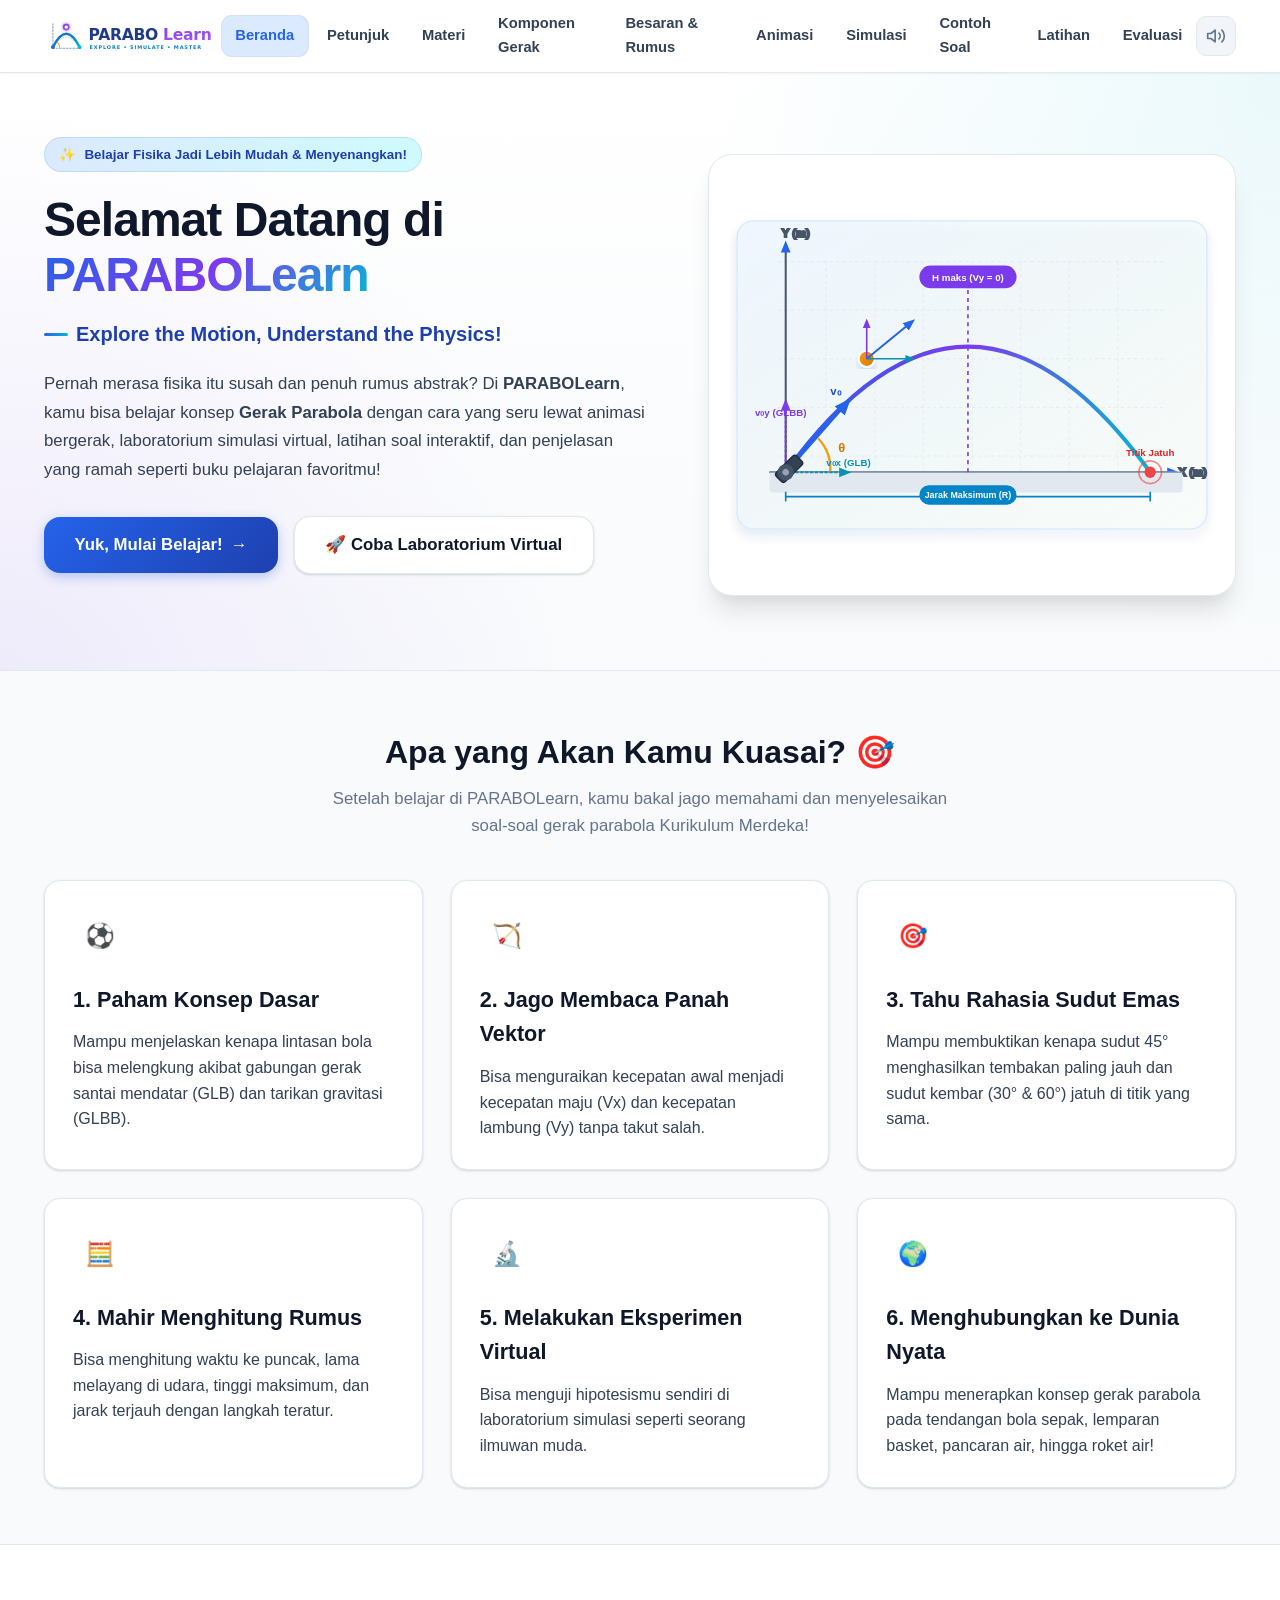
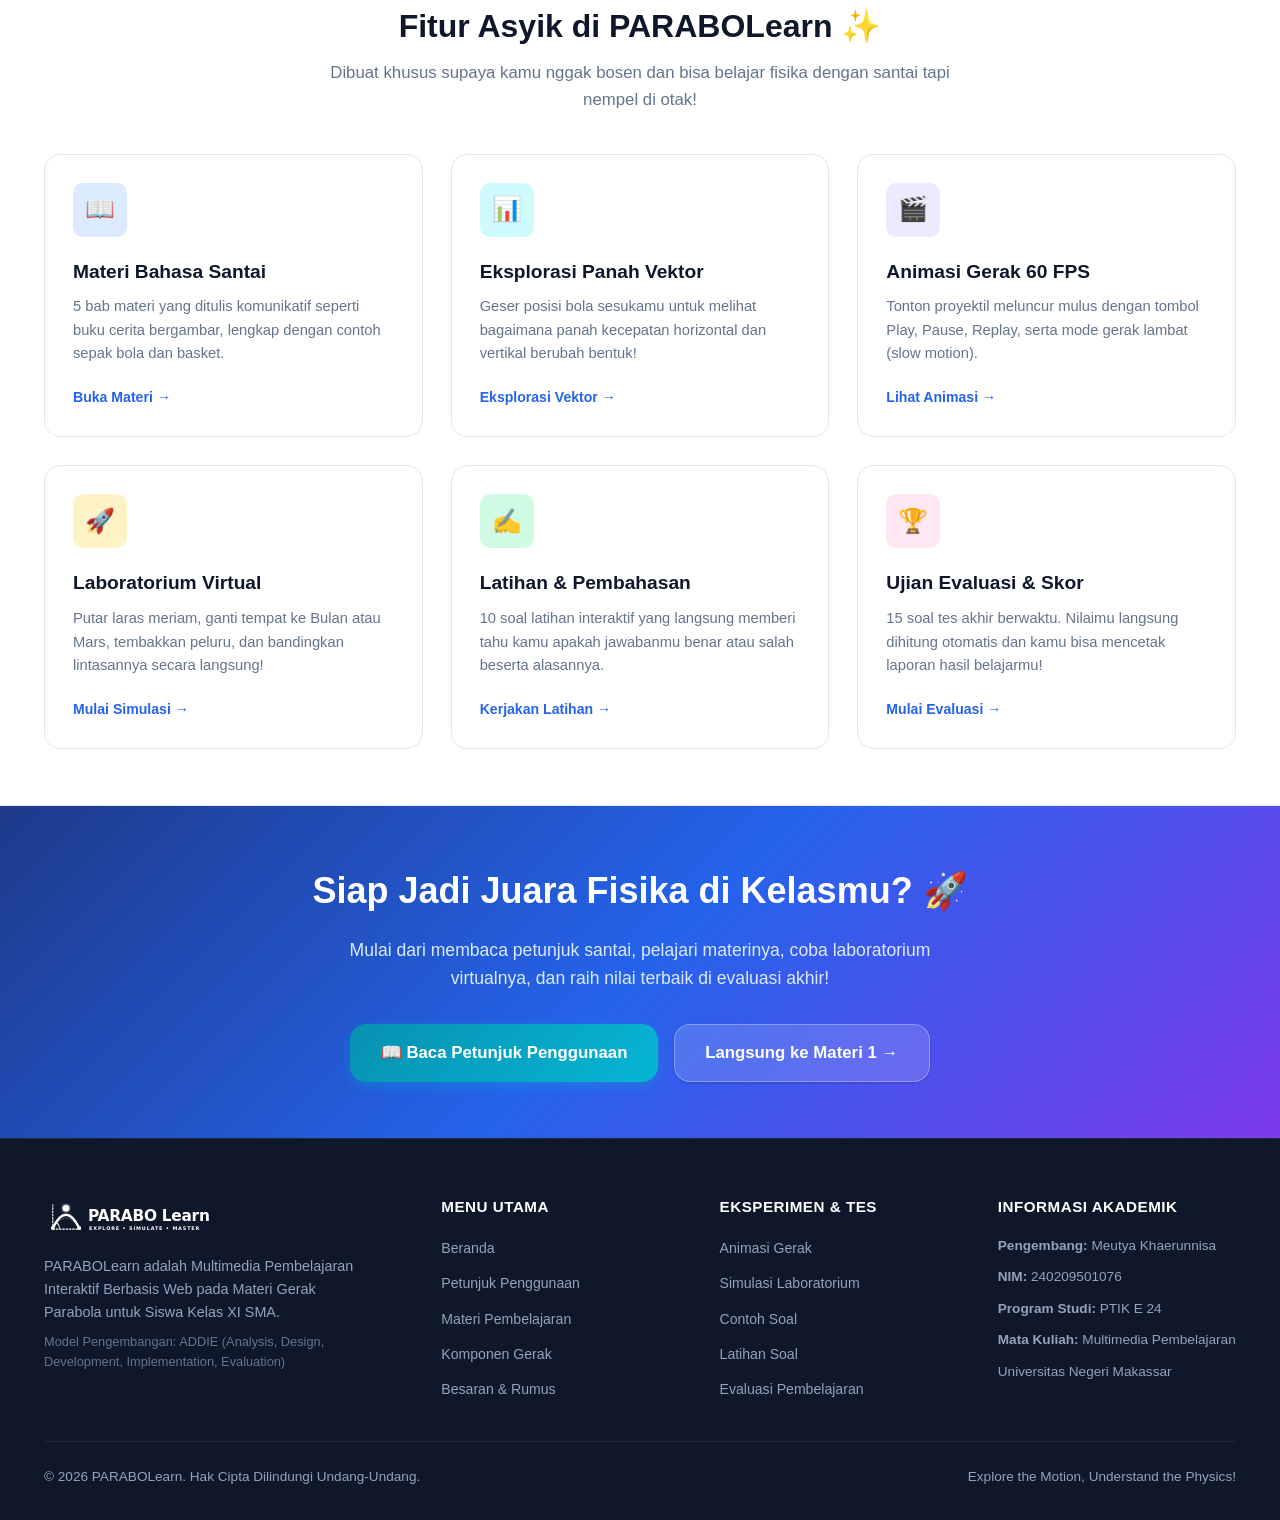
==== commit 215c3b4f: "Update tampilan website PARABOLearn" ====
--- a/index.html
+++ b/index.html
@@ -76,21 +76,6 @@
               <span>🚀 Coba Laboratorium Virtual</span>
             </a>
           </div>
-
-          <div class="hero-stats">
-            <div class="hero-stat-card">
-              <span class="stat-value">5</span>
-              <span class="stat-label">Modul Materi Mudah</span>
-            </div>
-            <div class="hero-stat-card">
-              <span class="stat-value">60 FPS</span>
-              <span class="stat-label">Animasi & Simulasi Halus</span>
-            </div>
-            <div class="hero-stat-card">
-              <span class="stat-value">25+</span>
-              <span class="stat-label">Latihan & Soal Evaluasi</span>
-            </div>
-          </div>
         </div>
 
         <div class="hero-visual-card">
